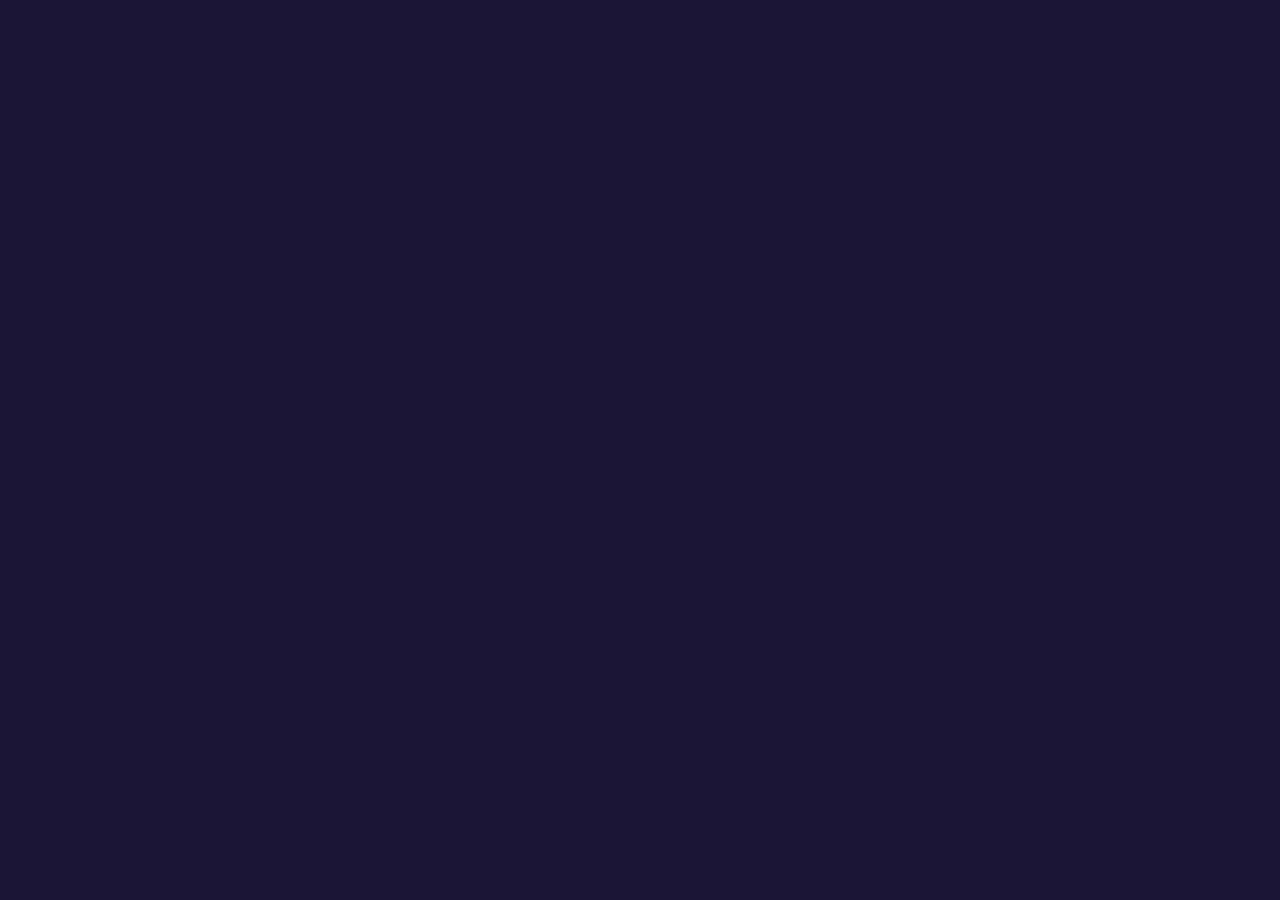
==== index.html @ 86d97a06 "Agregar modelos de estilo." ====
<!DOCTYPE html>
<html lang="en">
<head>
    <meta charset="UTF-8">
    <meta name="viewport" content="width=device-width, initial-scale=1.0">
    <link rel="stylesheet" href="style.css">
    <title>Document</title>
</head>
<body>
    
</body>
</html>
---- style.css ----
body {
    background-color: #1b1536;
}
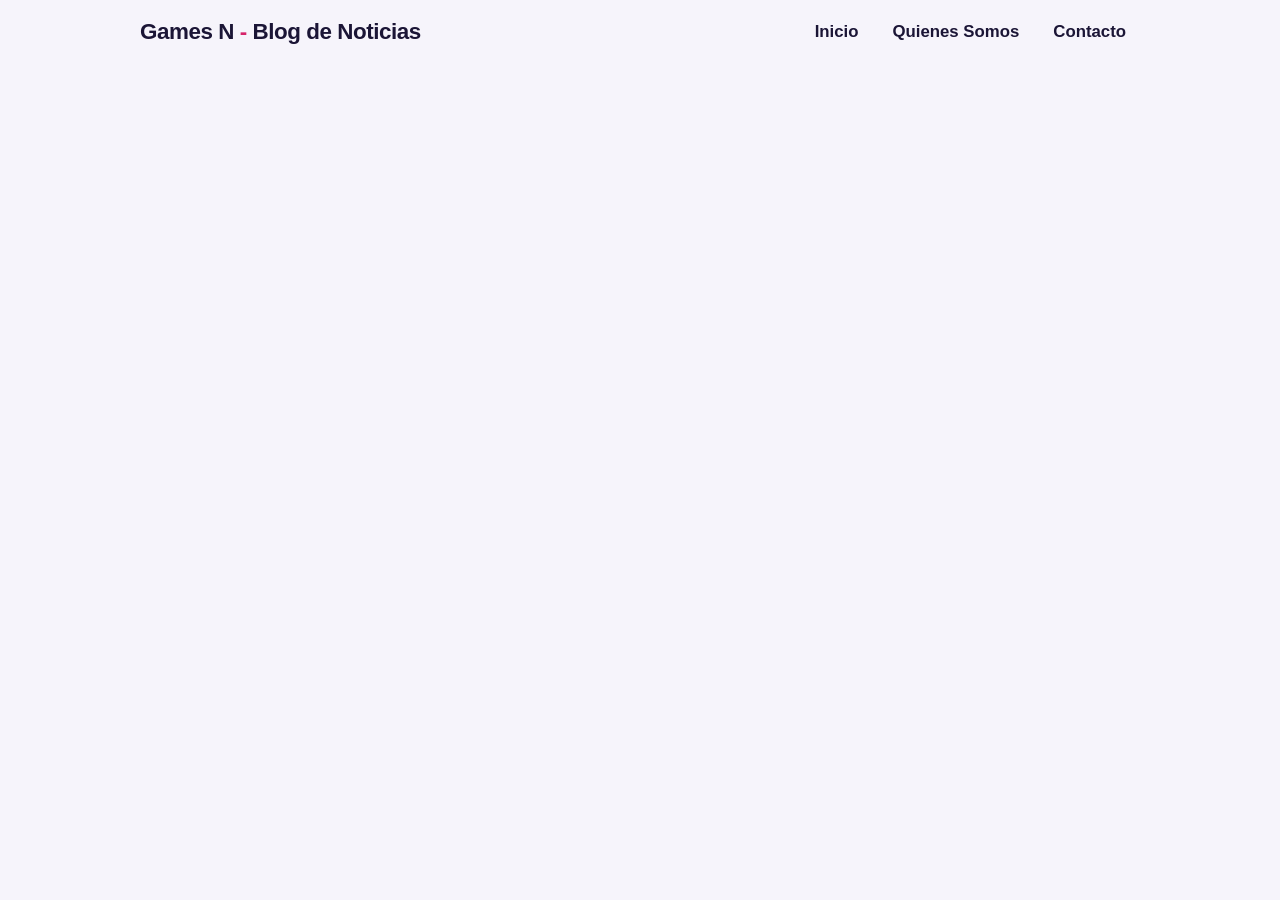
==== commit 5a6f4852: "feat: agrengando navbar" ====
--- a/index.html
+++ b/index.html
@@ -4,9 +4,11 @@
     <meta charset="UTF-8">
     <meta name="viewport" content="width=device-width, initial-scale=1.0">
     <link rel="stylesheet" href="style.css">
-    <title>Document</title>
+    <link rel="stylesheet" href="navbar/nav-style.css">
+    <title>Games N - Blog de Noticias</title>
 </head>
 <body>
-    
+     <nav-bar></nav-bar>
+    <script src="navbar/nav-loader.js"></script>
 </body>
 </html>
--- a/navbar/nav-style.css
+++ b/navbar/nav-style.css
@@ -0,0 +1,91 @@
+:root {
+  box-sizing: border-box;
+  padding-top: env(safe-area-inset-top, 0px);
+  padding-bottom: env(safe-area-inset-bottom, 0px);
+  --bg: #f6f4fb;
+  --surface: #ffffff;
+  --ink: #1b1536;
+  --muted: #5d567a;
+  --pink: #d6246a;
+  --teal: #0f8f7c;
+  --line: #d9d4ea;
+  --display: 'Bricolage Grotesque', 'Trebuchet MS', sans-serif;
+  --body: 'Figtree', 'Segoe UI', Arial, sans-serif;
+}
+
+@media (prefers-color-scheme: dark) {
+  :root:not([data-theme="light"]) {
+    --bg: #1b1536;
+    --surface: #281f4d;
+    --ink: #f2eefc;
+    --muted: #b7afd9;
+    --pink: #ff5d8f;
+    --teal: #2ee6c5;
+    --line: #3a2f6b;
+  }
+}
+
+:root[data-theme="dark"] {
+  --bg: #1b1536;
+  --surface: #281f4d;
+  --ink: #f2eefc;
+  --muted: #b7afd9;
+  --pink: #ff5d8f;
+  --teal: #2ee6c5;
+  --line: #3a2f6b;
+}
+
+*, *::before, *::after { box-sizing: inherit; }
+
+html {
+  scroll-padding-top: calc(env(safe-area-inset-top, 0px) + 72px);
+  scroll-behavior: smooth;
+}
+
+body {
+  margin: 0;
+  background: var(--bg);
+  color: var(--ink);
+  font: 400 1.05rem/1.6 var(--body);
+}
+
+a { color: inherit; }
+:focus-visible { outline: 3px solid var(--pink); outline-offset: 3px; }
+.wrap { max-width: 1040px; margin: 0 auto; padding: 0 20px; }
+
+/* Menú / Navbar */
+header {
+  position: sticky;
+  top: env(safe-area-inset-top, 0px);
+  z-index: 10;
+  background: var(--bg);
+  border-bottom: 2px solid var(--line);
+}
+
+.bar { display: flex; align-items: center; justify-content: space-between; min-height: 64px; }
+.logo { font: 800 1.4rem var(--display); text-decoration: none; letter-spacing: -.02em; }
+.logo span { color: var(--pink); }
+
+nav ul { display: flex; gap: 6px; list-style: none; margin: 0; padding: 0; }
+nav a { display: block; padding: 8px 14px; border-radius: 999px; text-decoration: none; font-weight: 600; }
+nav a:hover { background: var(--surface); }
+nav a[aria-current] { background: var(--ink); color: var(--bg); }
+
+.toggle {
+  display: none;
+  background: none;
+  border: 2px solid var(--ink);
+  color: var(--ink);
+  border-radius: 8px;
+  padding: 6px 12px;
+  font: 600 1rem var(--body);
+  cursor: pointer;
+}
+
+@media (max-width: 700px) {
+  .toggle { display: block; }
+  nav { display: none; width: 100%; }
+  nav.open { display: block; padding-bottom: 12px; }
+  nav ul { flex-direction: column; }
+  .bar { flex-wrap: wrap; }
+}
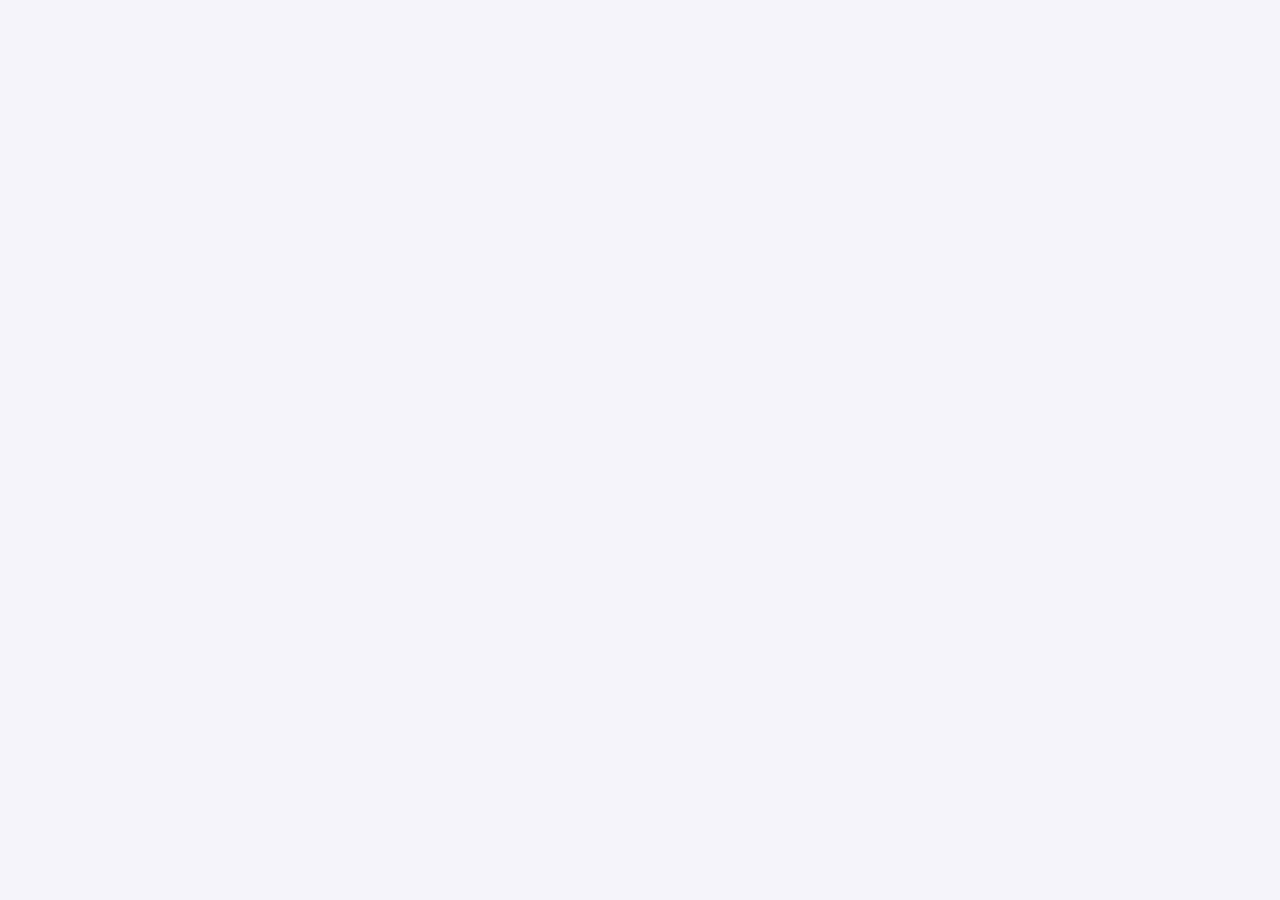
==== commit d65787ff: "Agrega footer loader." ====
--- a/style.css
+++ b/style.css
@@ -1,3 +1,4 @@
 body {
+    font-family: 'Bricolage Grotesque', sans-serif;
     background-color: #1b1536;
 }
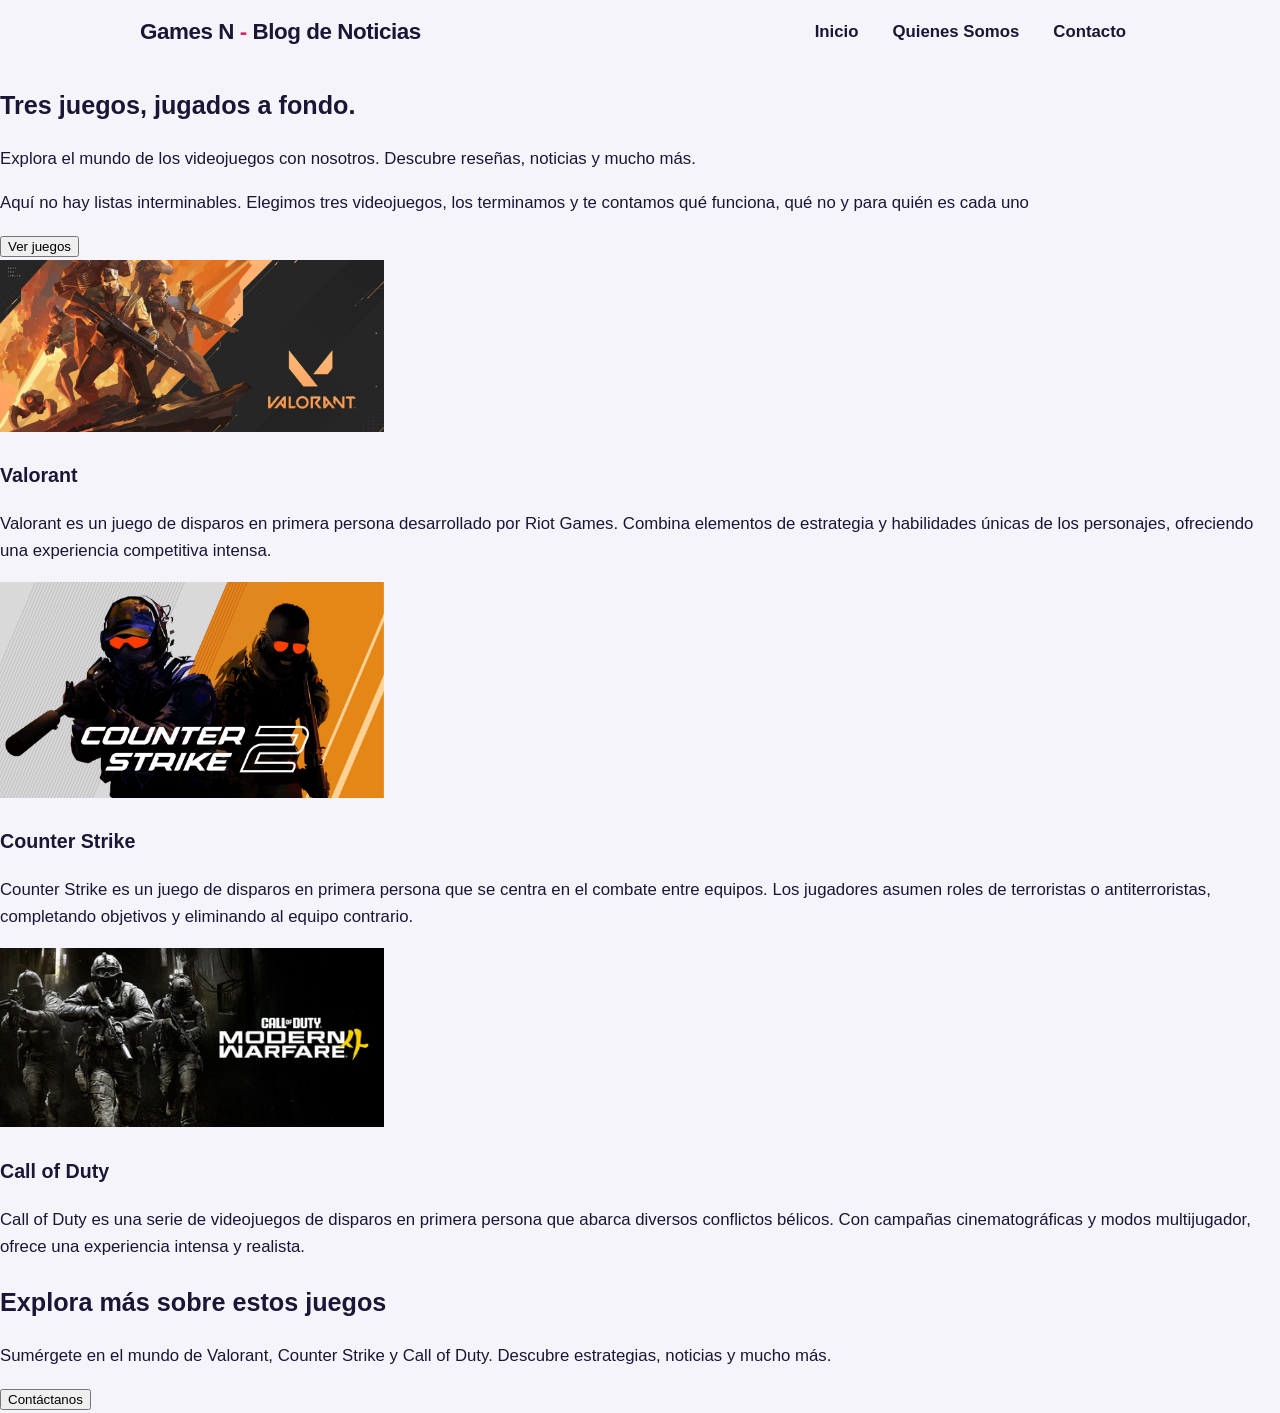
==== commit 8ff0a464: "feat: Agregando cambios" ====
--- a/index.html
+++ b/index.html
@@ -6,9 +6,12 @@
     <link rel="stylesheet" href="style.css">
     <link rel="stylesheet" href="navbar/nav-style.css">
     <title>Games N - Blog de Noticias</title>
+     <script>
+window.location.replace("PaginaInicio/inicio.html"); </script>
 </head>
 <body>
      <nav-bar></nav-bar>
-    <script src="navbar/nav-loader.js"></script>
+    <script   type="module" src="navbar/nav-loader.js"></script>
+   <p>Cargando... <a href="PaginaInicio/inicio.html">Haz clic aquí para ir al inicio</a></p>
 </body>
 </html>
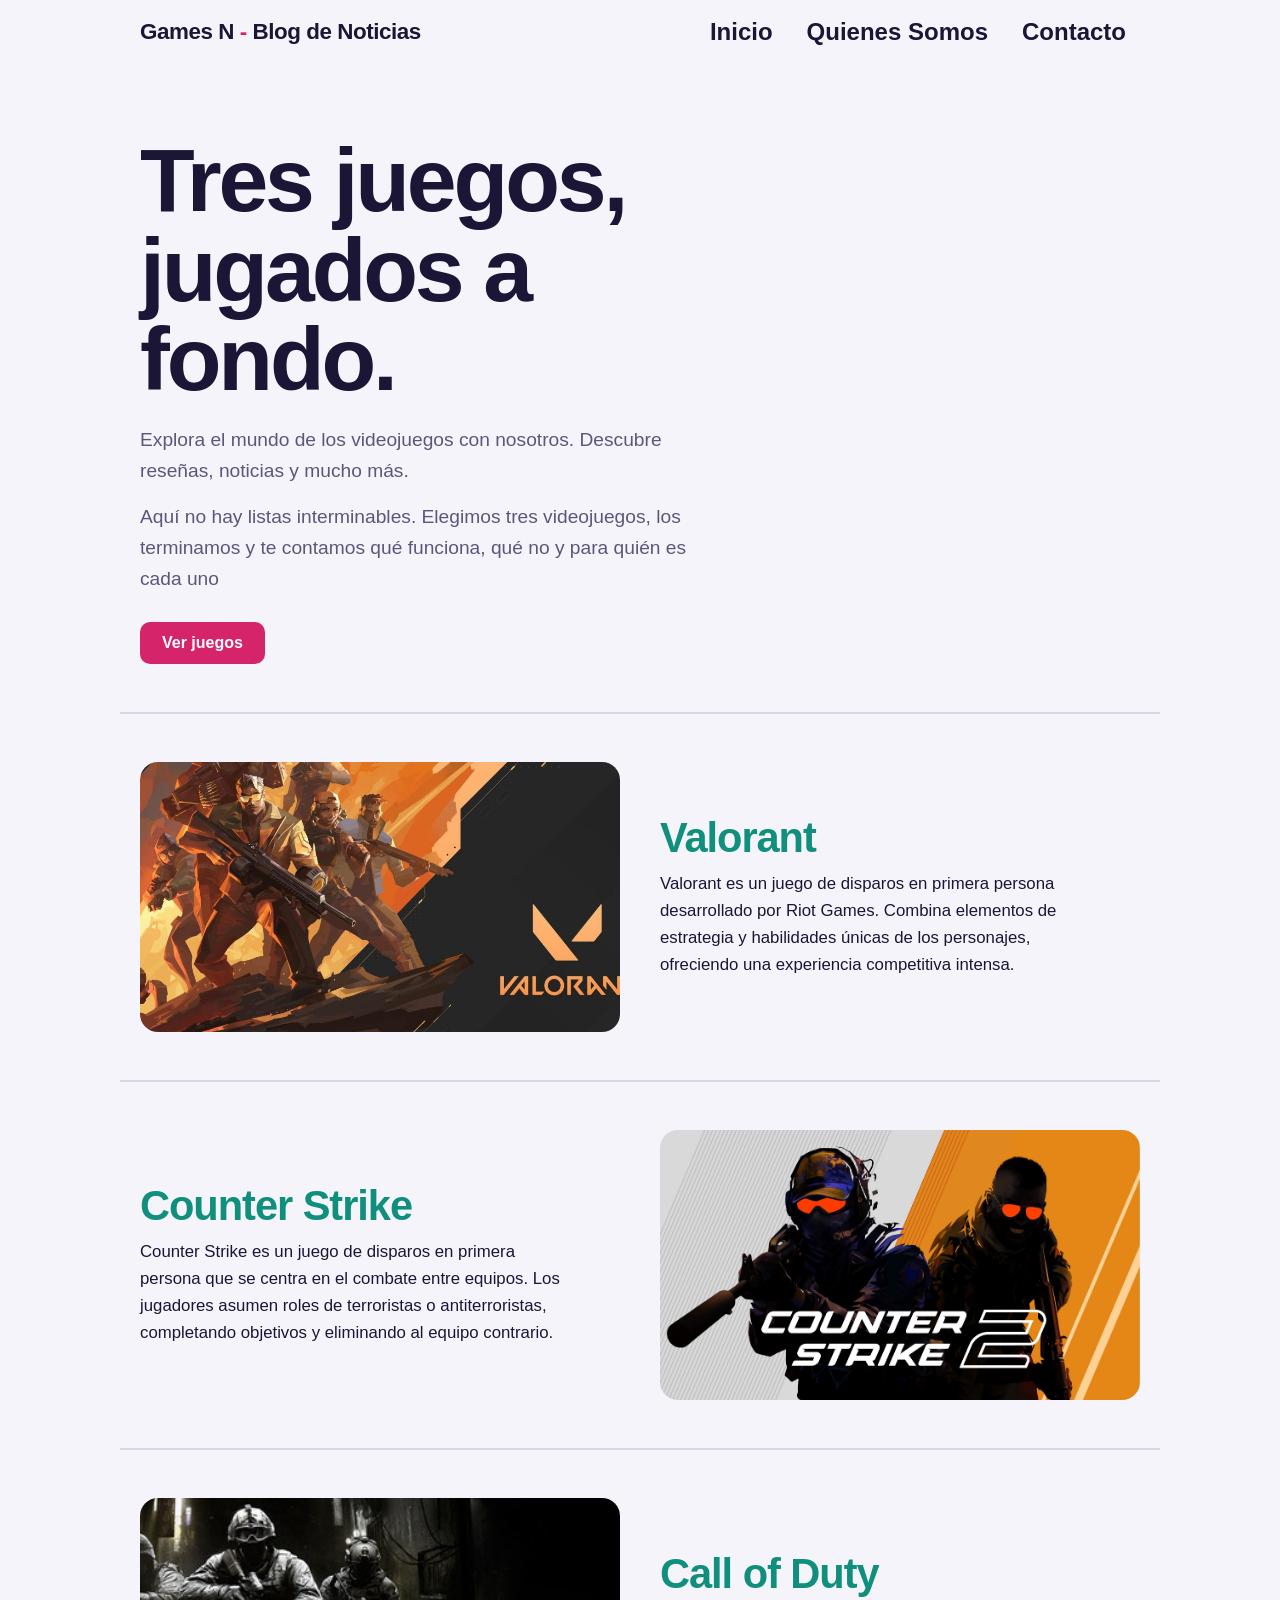
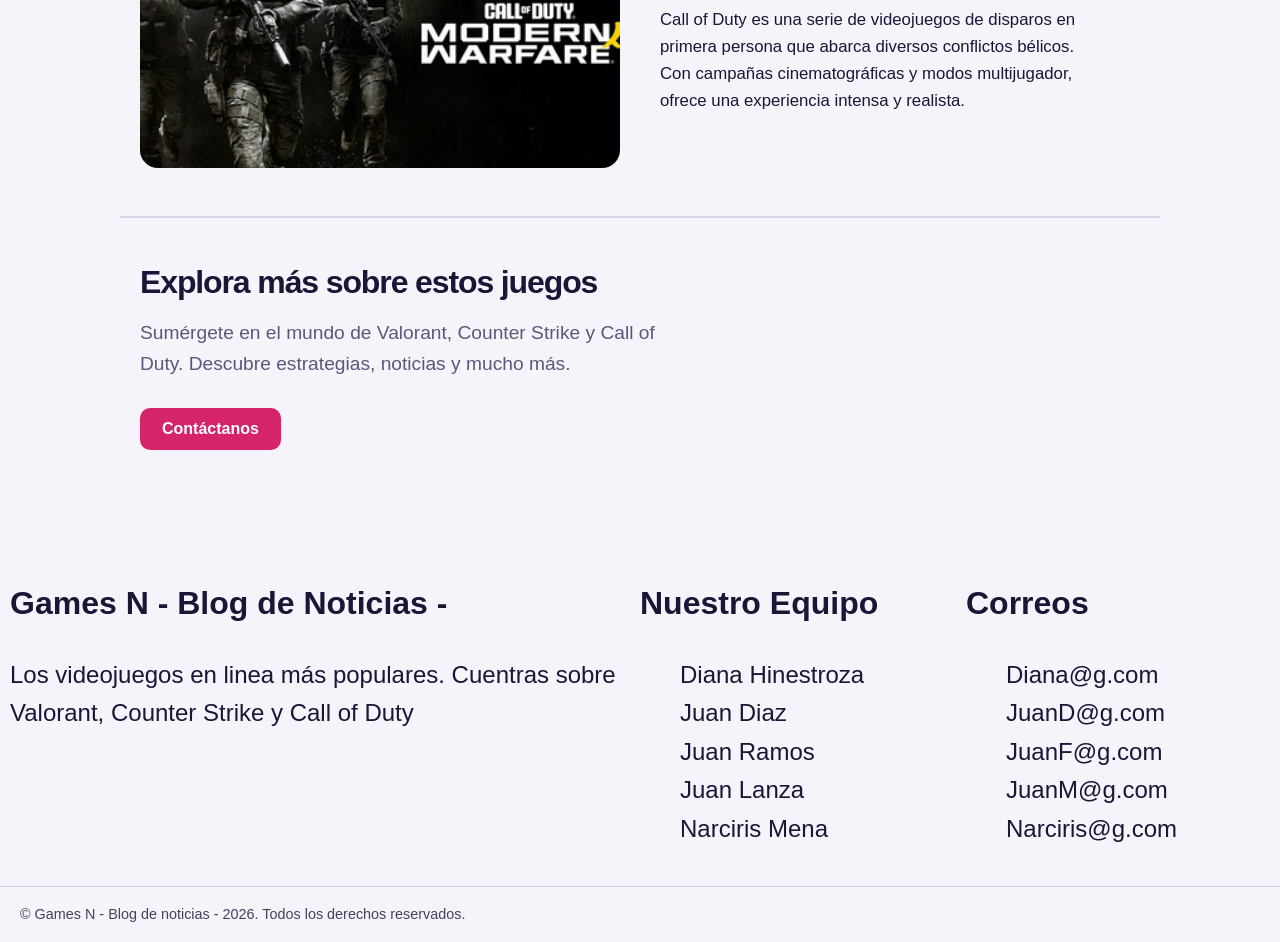
==== commit 500119b1: "Agrega footers. Arregla Navbar Click Logo." ====
--- a/index.html
+++ b/index.html
@@ -12,6 +12,9 @@
 <body>
      <nav-bar></nav-bar>
     <script   type="module" src="navbar/nav-loader.js"></script>
+    
    <p>Cargando... <a href="PaginaInicio/inicio.html">Haz clic aquí para ir al inicio</a></p>
+     <custom-footer></custom-footer>
+     <script type="module" src="footer/footer-loader.js"></script>
 </body>
 </html>
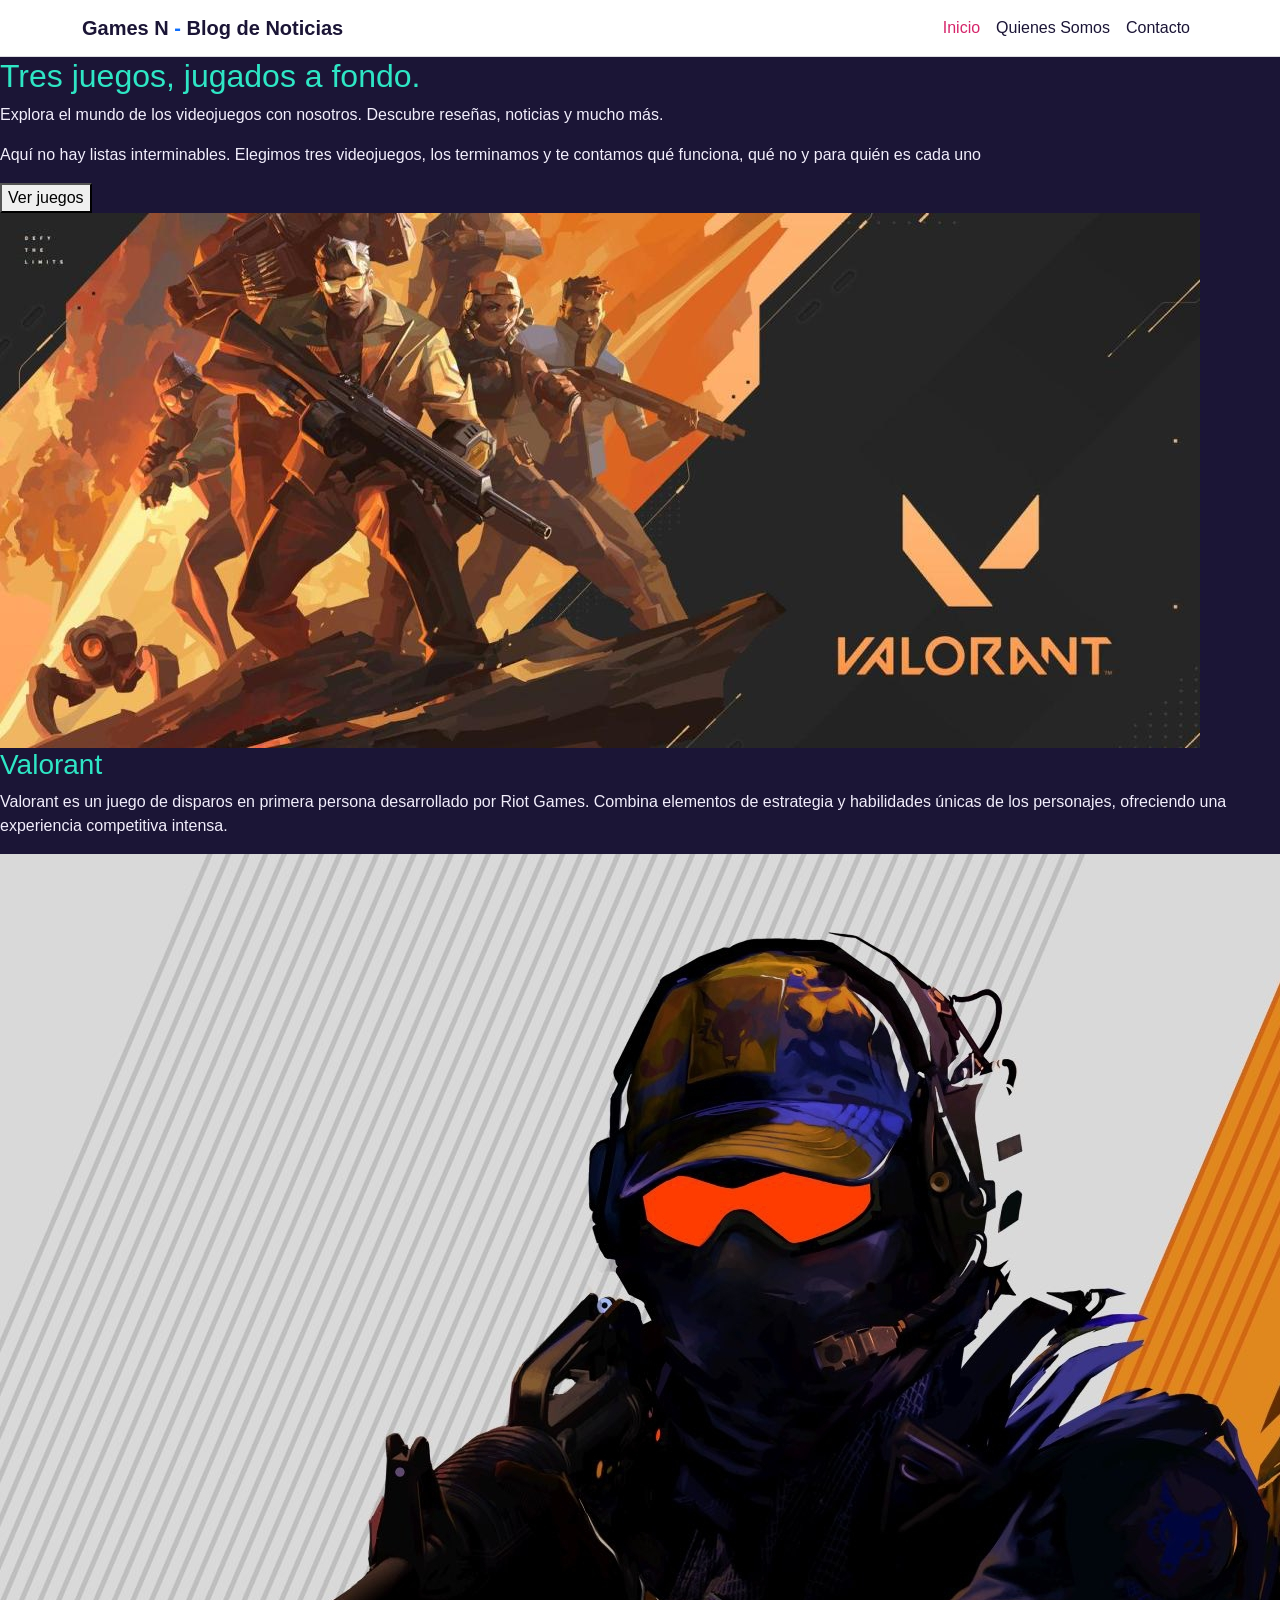
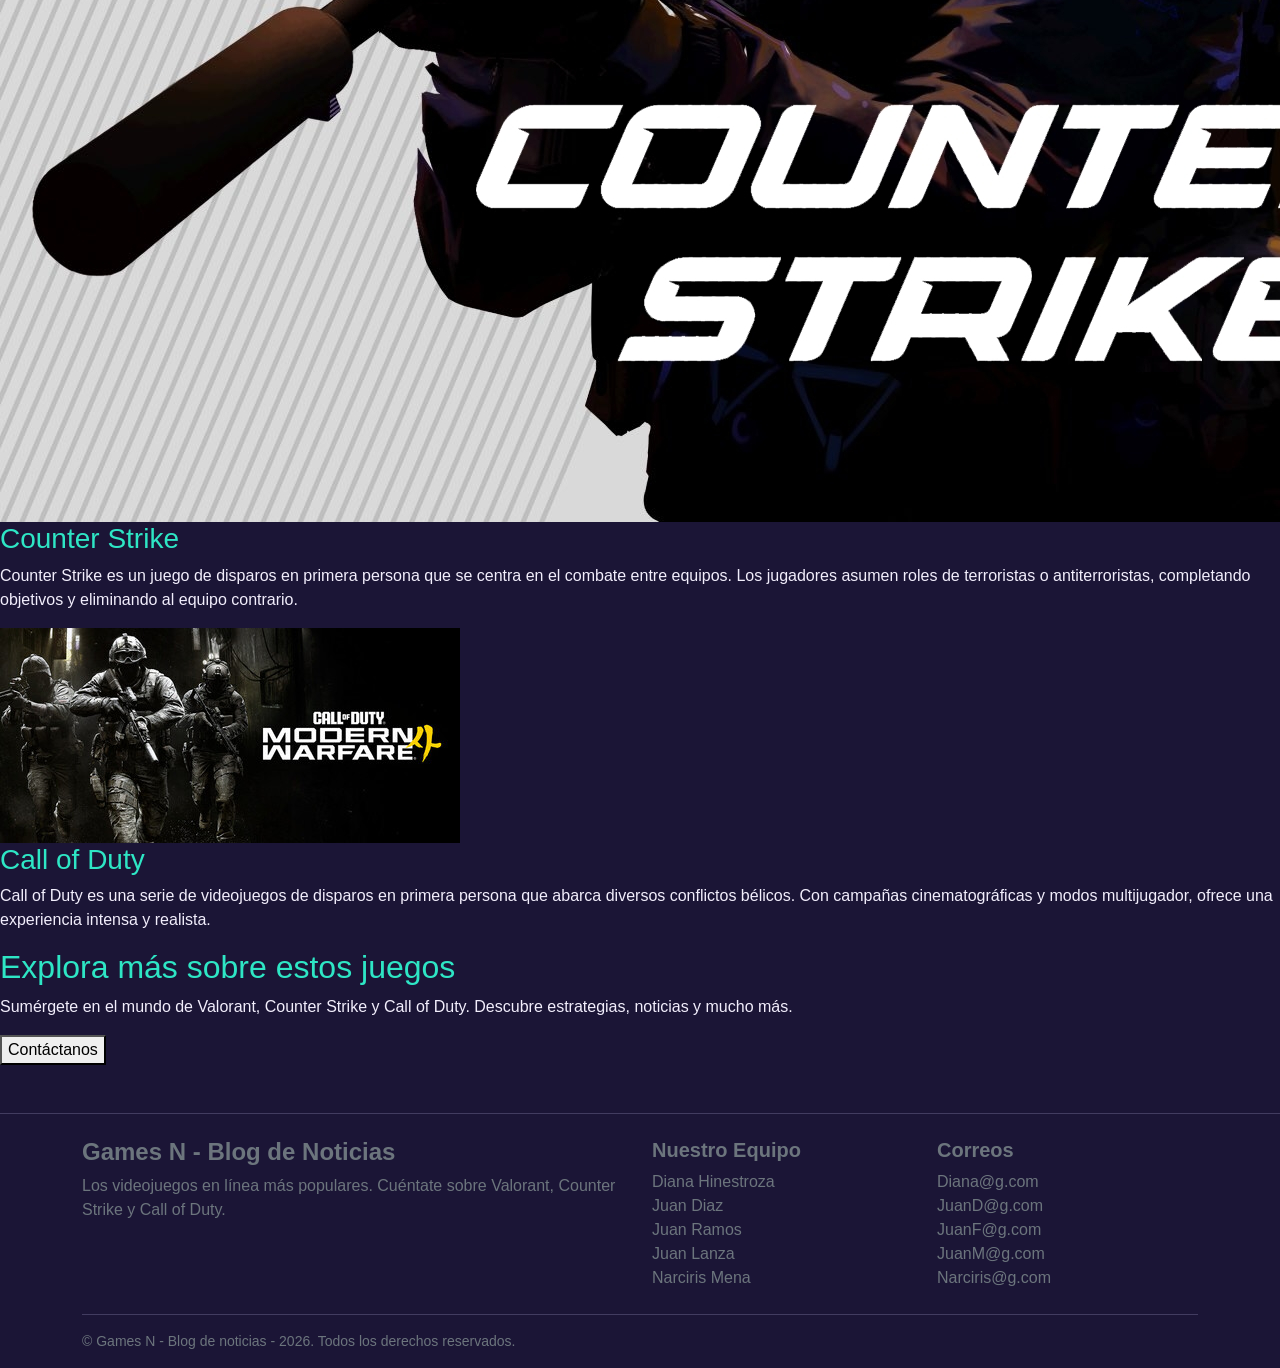
==== commit e79c5165: "feat: Actualizanddo navbar con boostrap" ====
--- a/index.html
+++ b/index.html
@@ -5,6 +5,7 @@
     <meta name="viewport" content="width=device-width, initial-scale=1.0">
     <link rel="stylesheet" href="style.css">
     <link rel="stylesheet" href="navbar/nav-style.css">
+    <link href="https://cdn.jsdelivr.net/npm/bootstrap@5.3.8/dist/css/bootstrap.min.css" rel="stylesheet" integrity="sha384-sRIl4kxILFvY47J16cr9ZwB07vP4J8+LH7qKQnuqkuIAvNWLzeN8tE5YBujZqJLB" crossorigin="anonymous">
     <title>Games N - Blog de Noticias</title>
      <script>
 window.location.replace("PaginaInicio/inicio.html"); </script>
--- a/style.css
+++ b/style.css
@@ -1,4 +1,60 @@
-body {
-    font-family: 'Bricolage Grotesque', sans-serif;
-    background-color: #1b1536;
-}+/* Paleta (5 colores) */
+:root {
+ --bg: #1b1536;      /* fondo morado oscuro */
+  --ink: #f2eefc;     /* texto principal (claro) */
+  --muted: #b7afd9;   /* texto secundario */
+  --pink: #ff5d8f;    /* color principal */
+  --teal: #2ee6c5;    /* color de acento */
+
+  /*  paleta a Bootstrap */
+--bs-body-bg: var(--bg);
+  --bs-body-color: var(--ink);
+  --bs-secondary-color: var(--muted);
+  --bs-border-color: rgba(183, 175, 217, .25);
+  --bs-body-font-family: 'Figtree', 'Segoe UI', Arial, sans-serif;
+
+    --bs-primary: var(--pink);
+  --bs-primary-rgb: 255, 93, 143;
+  --bs-link-color: var(--pink);
+  --bs-link-color-rgb: 255, 93, 143;
+  --bs-link-hover-color: #ff85ab;
+}
+
+/* Tipografía */
+h1, h2, h3, .navbar-brand { font-family: 'Bricolage Grotesque', 'Trebuchet MS', sans-serif; }
+h1 { color: var(--pink); }
+h2, h3 { color: var(--teal); }
+html { scroll-behavior: smooth; }
+
+/* Botón */
+.btn-primary {
+  --bs-btn-color: var(--bg);
+  --bs-btn-bg: var(--pink);
+  --bs-btn-border-color: var(--pink);
+  --bs-btn-hover-color: var(--bg);
+  --bs-btn-hover-bg: #ff85ab;
+  --bs-btn-hover-border-color: #ff85ab;
+}
+/* Navbar: bg blanco*/
+.navbar {
+  background-color: #ffffff;
+  --bs-navbar-color: var(--bg);              /* enlaces: morado oscuro */
+  --bs-navbar-hover-color: #d6246a;          /* hover: rosa más oscuro, se lee mejor sobre blanco */
+  --bs-navbar-active-color: #d6246a;
+  --bs-navbar-brand-color: var(--bg);
+  --bs-navbar-brand-hover-color: var(--bg);
+  --bs-border-color: rgba(27, 21, 54, .15);
+}
+
+.navbar .nav-link {
+  border-radius: 999px;
+  padding: 8px 14px;
+  transition: background-color .2s, color .2s;
+}
+
+.navbar .nav-link:hover {
+  background-color: rgba(214, 36, 106, .1);
+}
+
+/* Footer */
+footer { border-top: 1px solid var(--bs-border-color); }
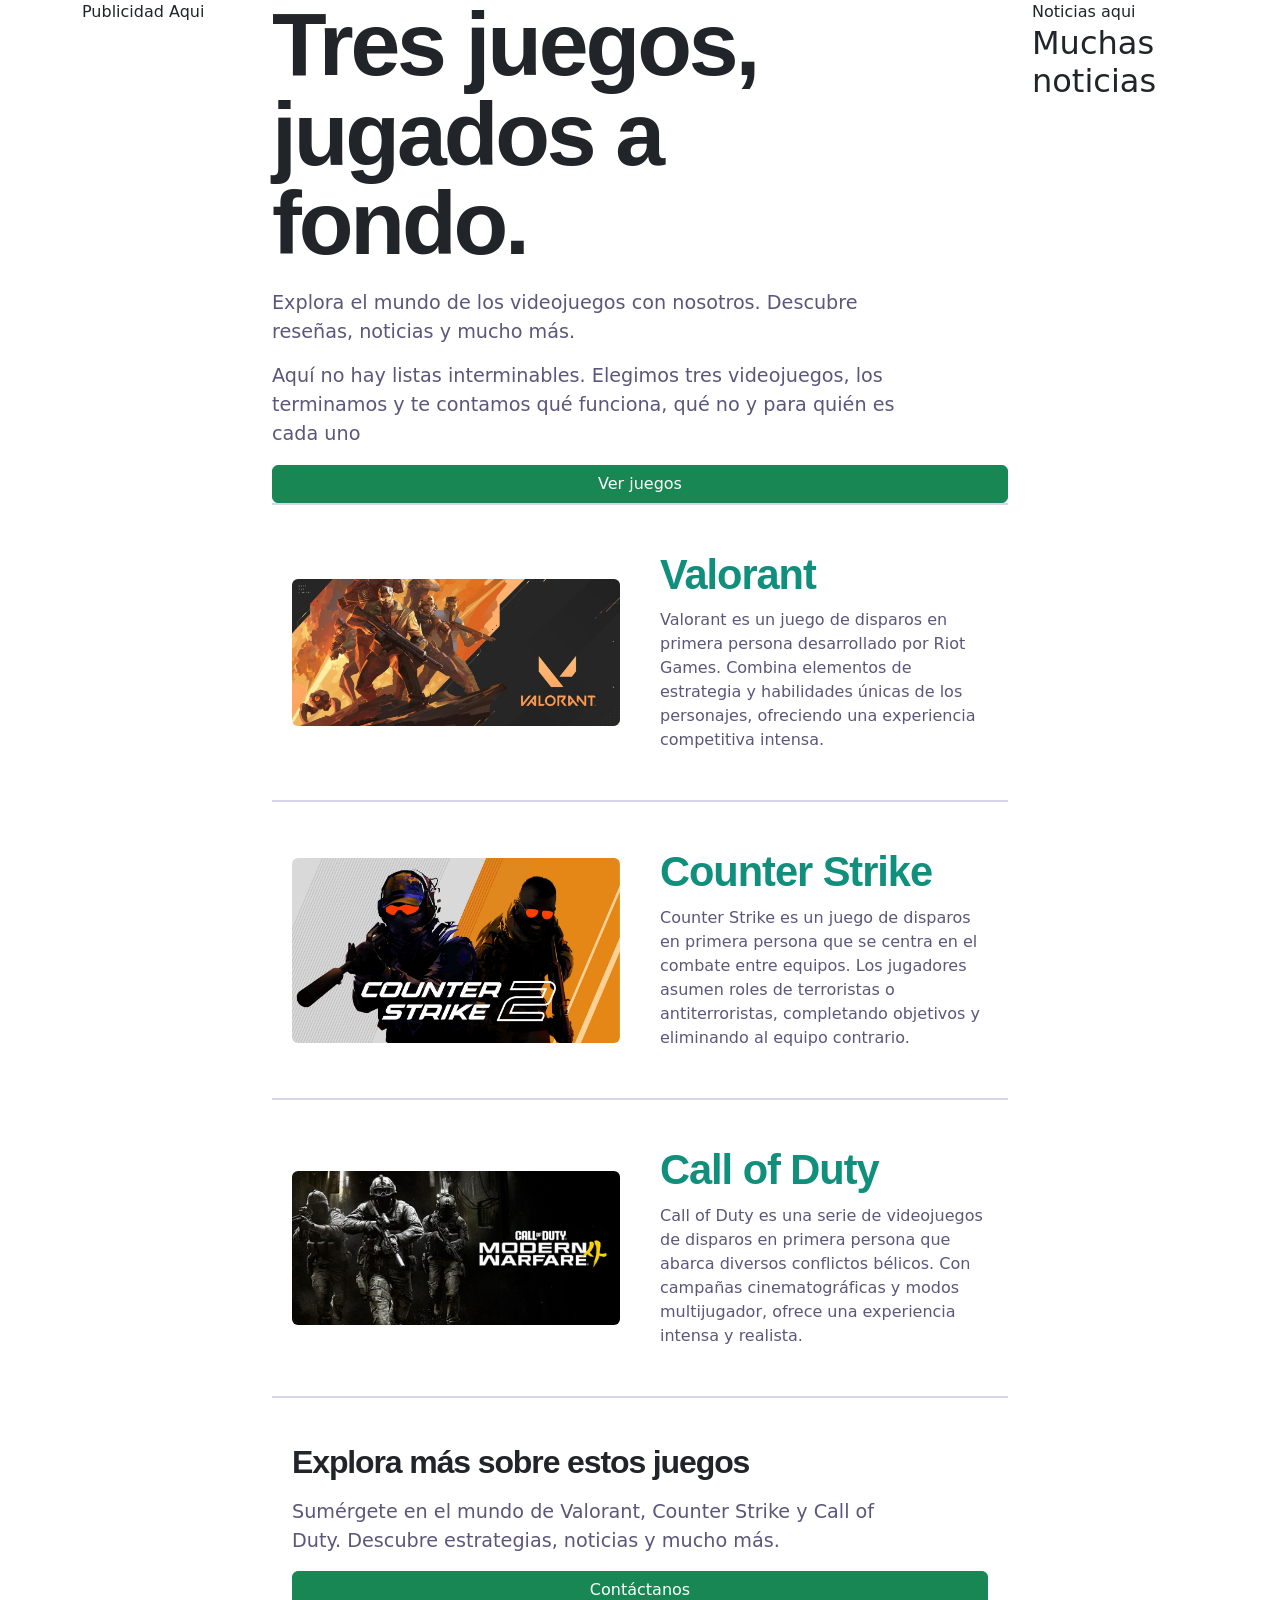
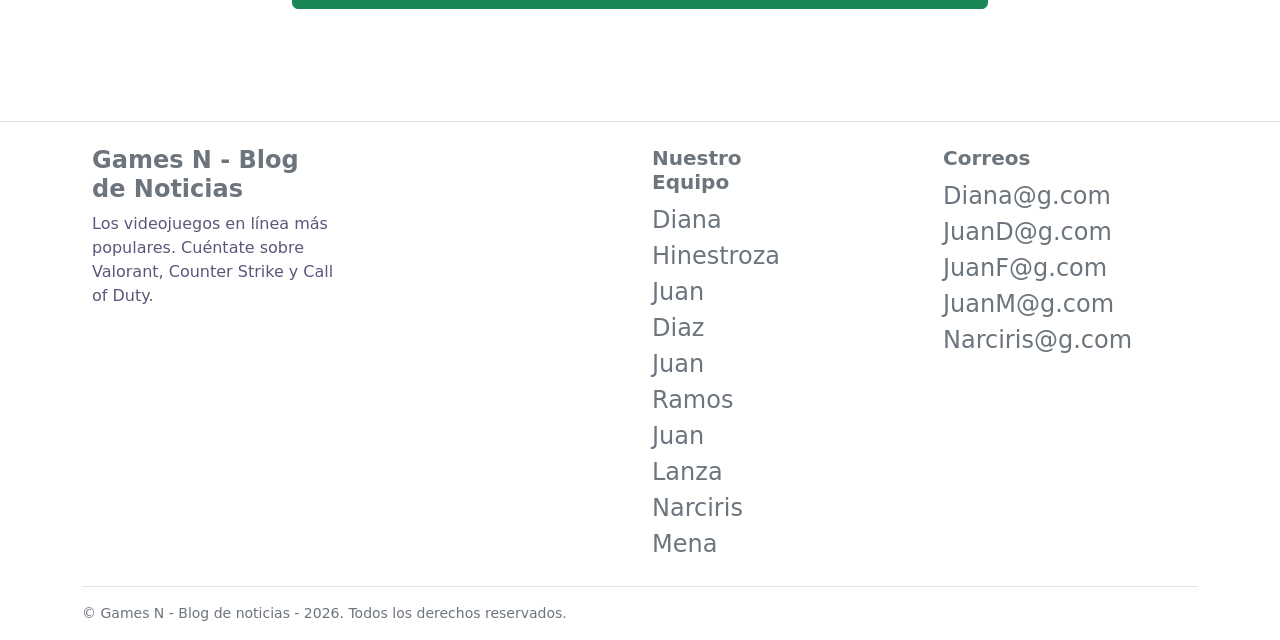
==== commit b429b4e6: "Agrega bootstrap y banners de noticias y publicidad. Ajusta imagenes con BS5." ====
--- a/index.html
+++ b/index.html
@@ -4,17 +4,15 @@
     <meta charset="UTF-8">
     <meta name="viewport" content="width=device-width, initial-scale=1.0">
     <link rel="stylesheet" href="style.css">
-    <link rel="stylesheet" href="navbar/nav-style.css">
-    <link href="https://cdn.jsdelivr.net/npm/bootstrap@5.3.8/dist/css/bootstrap.min.css" rel="stylesheet" integrity="sha384-sRIl4kxILFvY47J16cr9ZwB07vP4J8+LH7qKQnuqkuIAvNWLzeN8tE5YBujZqJLB" crossorigin="anonymous">
     <title>Games N - Blog de Noticias</title>
      <script>
 window.location.replace("PaginaInicio/inicio.html"); </script>
 </head>
 <body>
      <nav-bar></nav-bar>
-    <script   type="module" src="navbar/nav-loader.js"></script>
+     <script   type="module" src="navbar/nav-loader.js"></script>
     
-   <p>Cargando... <a href="PaginaInicio/inicio.html">Haz clic aquí para ir al inicio</a></p>
+     <p>Cargando... <a href="PaginaInicio/inicio.html">Haz clic aquí para ir al inicio</a></p>
      <custom-footer></custom-footer>
      <script type="module" src="footer/footer-loader.js"></script>
 </body>
